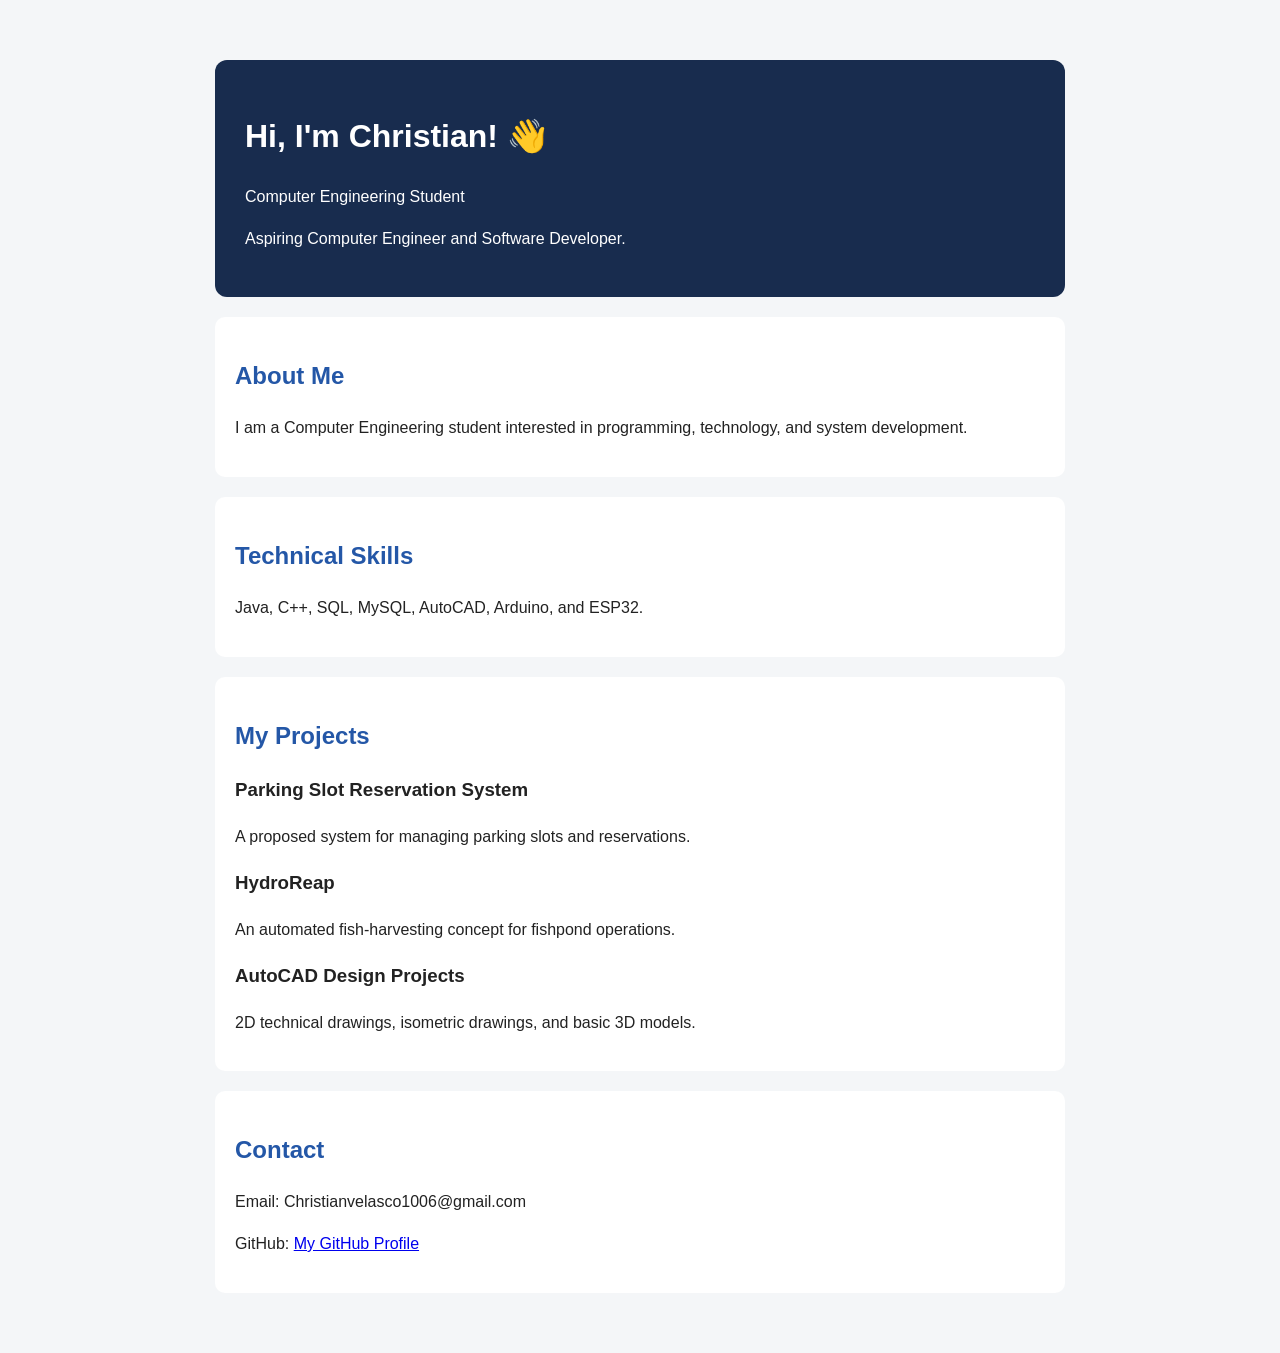
==== index.html @ 3cdbf67a "Create index.html" ====
<!DOCTYPE html>
<html lang="en">
<head>
  <meta charset="UTF-8">
  <meta name="viewport" content="width=device-width, initial-scale=1.0">
  <title>My Portfolio</title>
  <style>
    body {
      font-family: Arial, sans-serif;
      background: #f4f6f8;
      color: #222;
      max-width: 850px;
      margin: 40px auto;
      padding: 20px;
      line-height: 1.6;
    }
    header {
      background: #182c4e;
      color: white;
      padding: 30px;
      border-radius: 12px;
    }
    section {
      background: white;
      margin-top: 20px;
      padding: 20px;
      border-radius: 10px;
    }
    h2 { color: #2457a7; }
  </style>
</head>
<body>
  <header>
    <h1>Hi, I'm Christian! 👋</h1>
    <p>Computer Engineering Student</p>
    <p>Aspiring Computer Engineer and Software Developer.</p>
  </header>

  <section>
    <h2>About Me</h2>
    <p>I am a Computer Engineering student interested in
    programming, technology, and system development.</p>
  </section>

  <section>
    <h2>Technical Skills</h2>
    <p>Java, C++, SQL, MySQL, AutoCAD, Arduino, and ESP32.</p>
  </section>

  <section>
    <h2>My Projects</h2>
   

  

    <h3>Parking Slot Reservation System</h3>
    <p>A proposed system for managing parking slots and reservations.</p>

    <h3>HydroReap</h3>
    <p>An automated fish-harvesting concept for fishpond operations.</p>

    <h3>AutoCAD Design Projects</h3>
    <p>2D technical drawings, isometric drawings, and basic 3D models.</p>
  </section>

  <section>
    <h2>Contact</h2>
    <p>Email: Christianvelasco1006@gmail.com</p>
    <p>GitHub: <a href="https://github.com/">My GitHub Profile</a></p>
  </section>
</body>
</html>
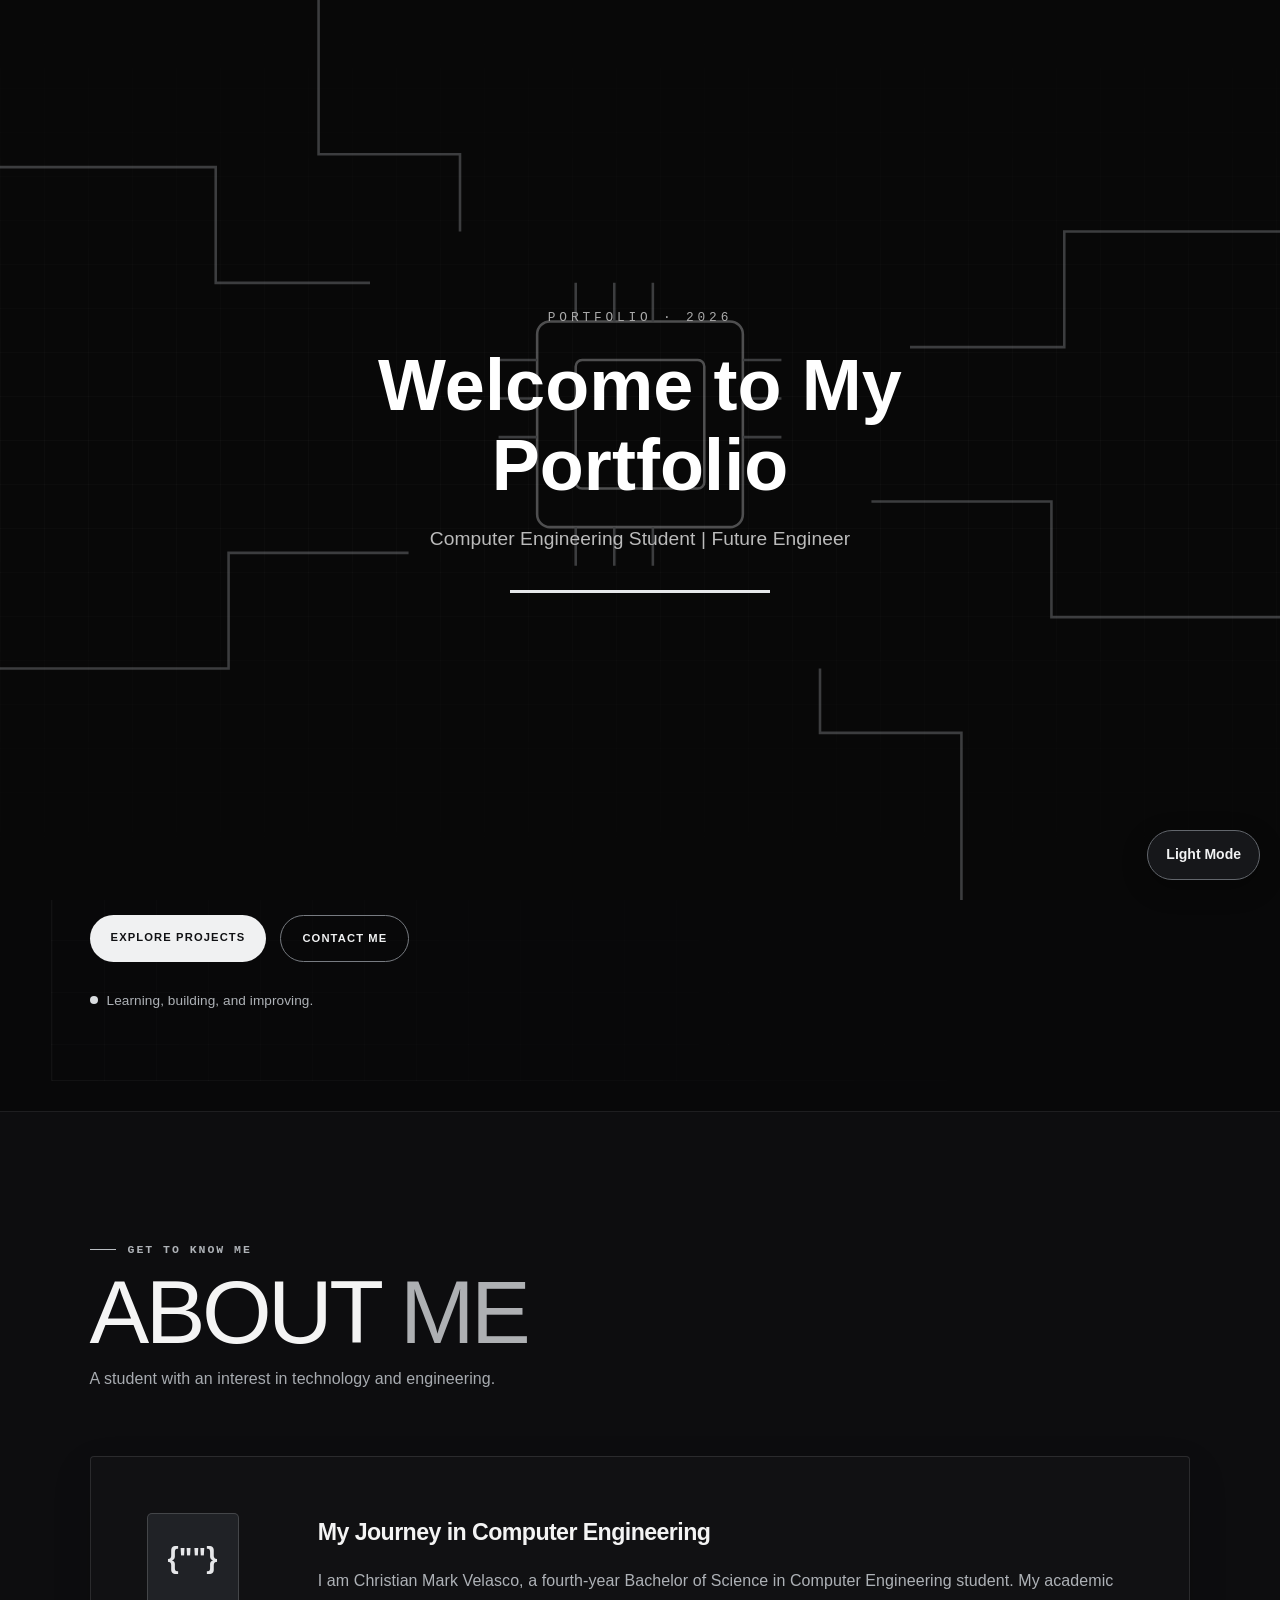
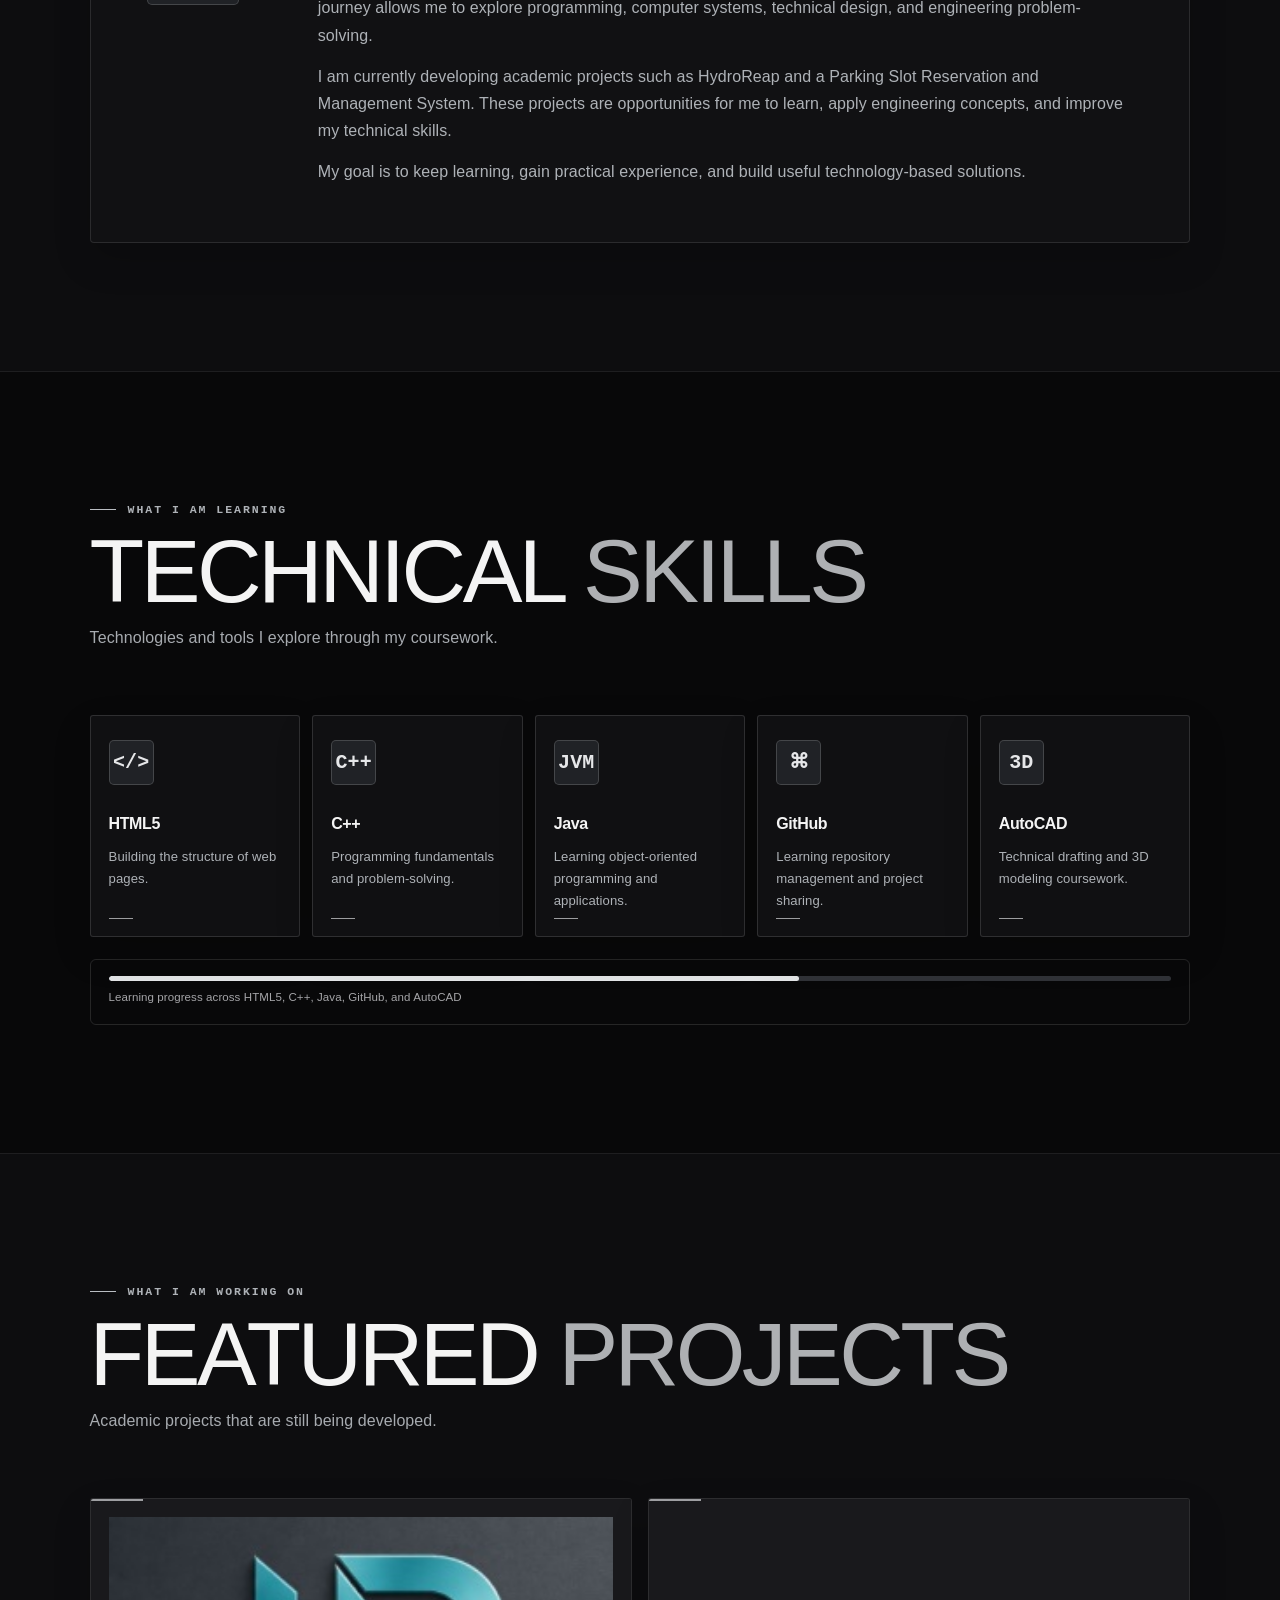
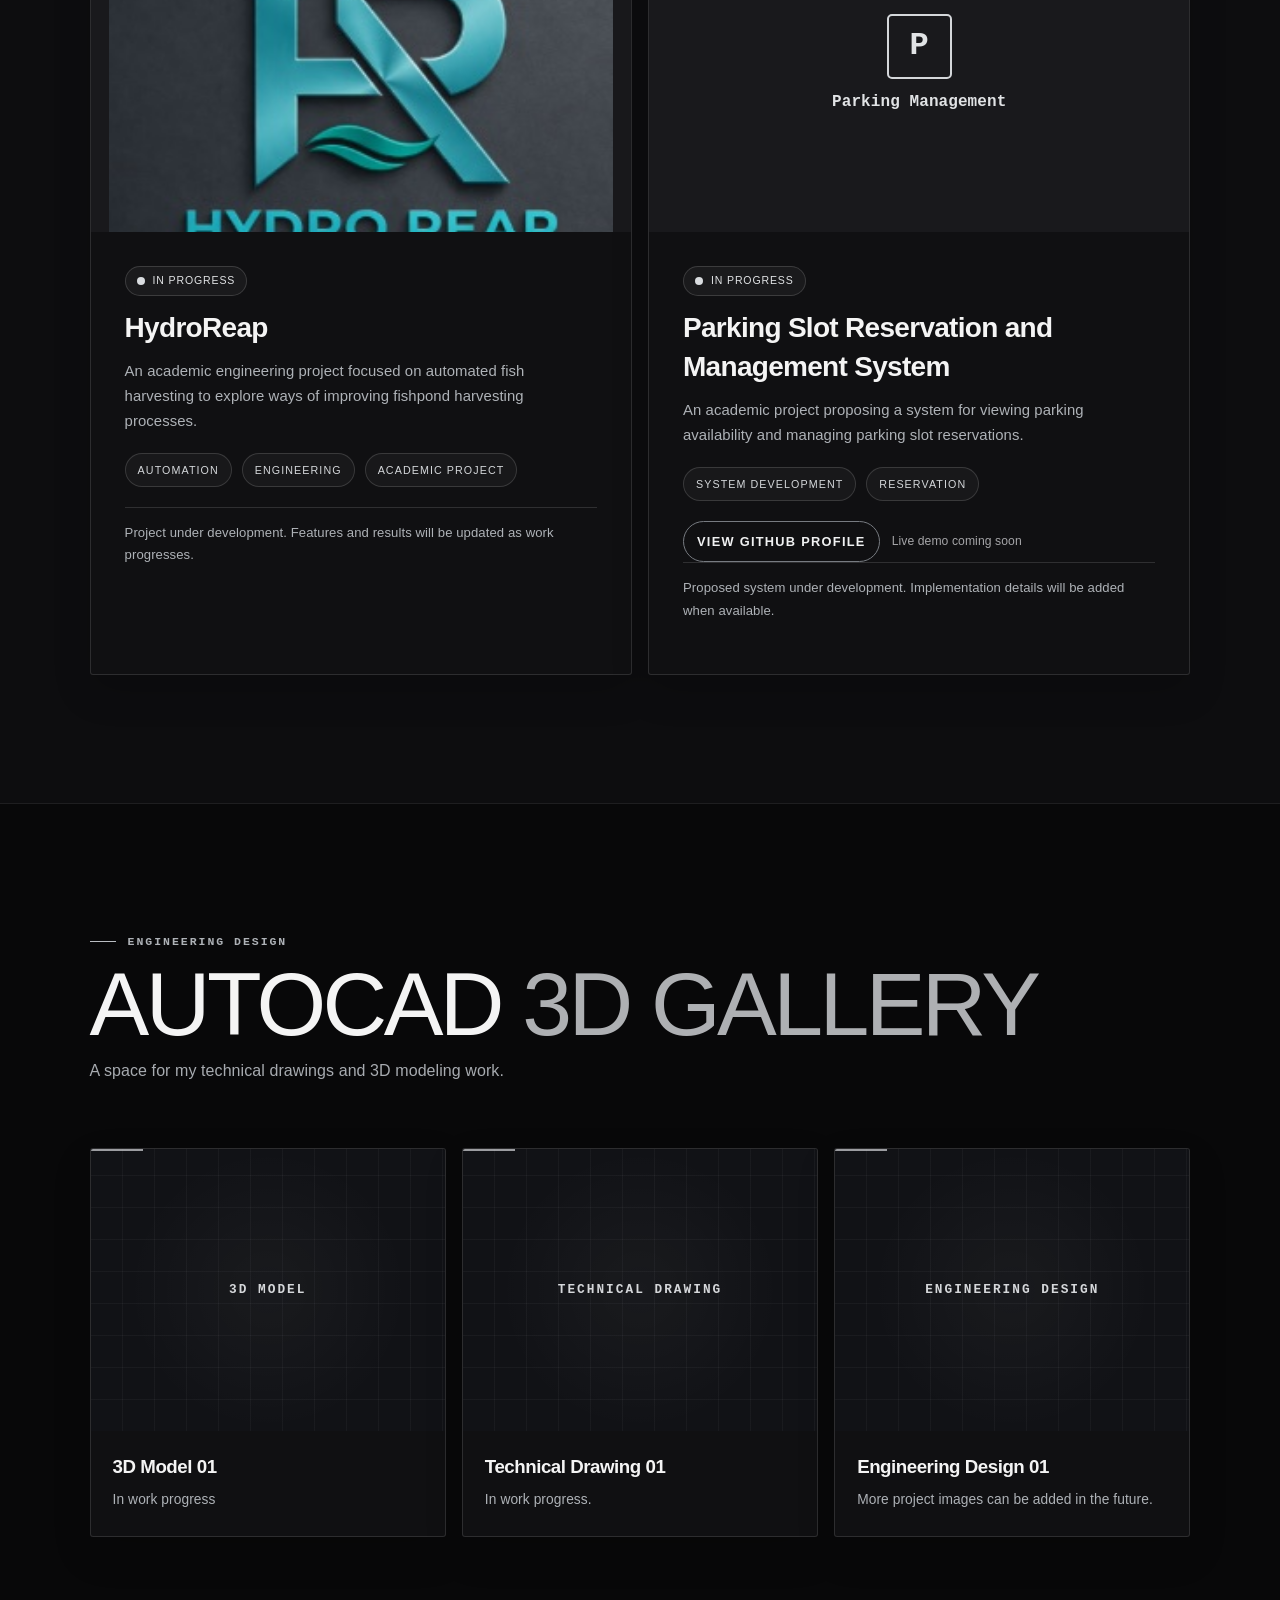
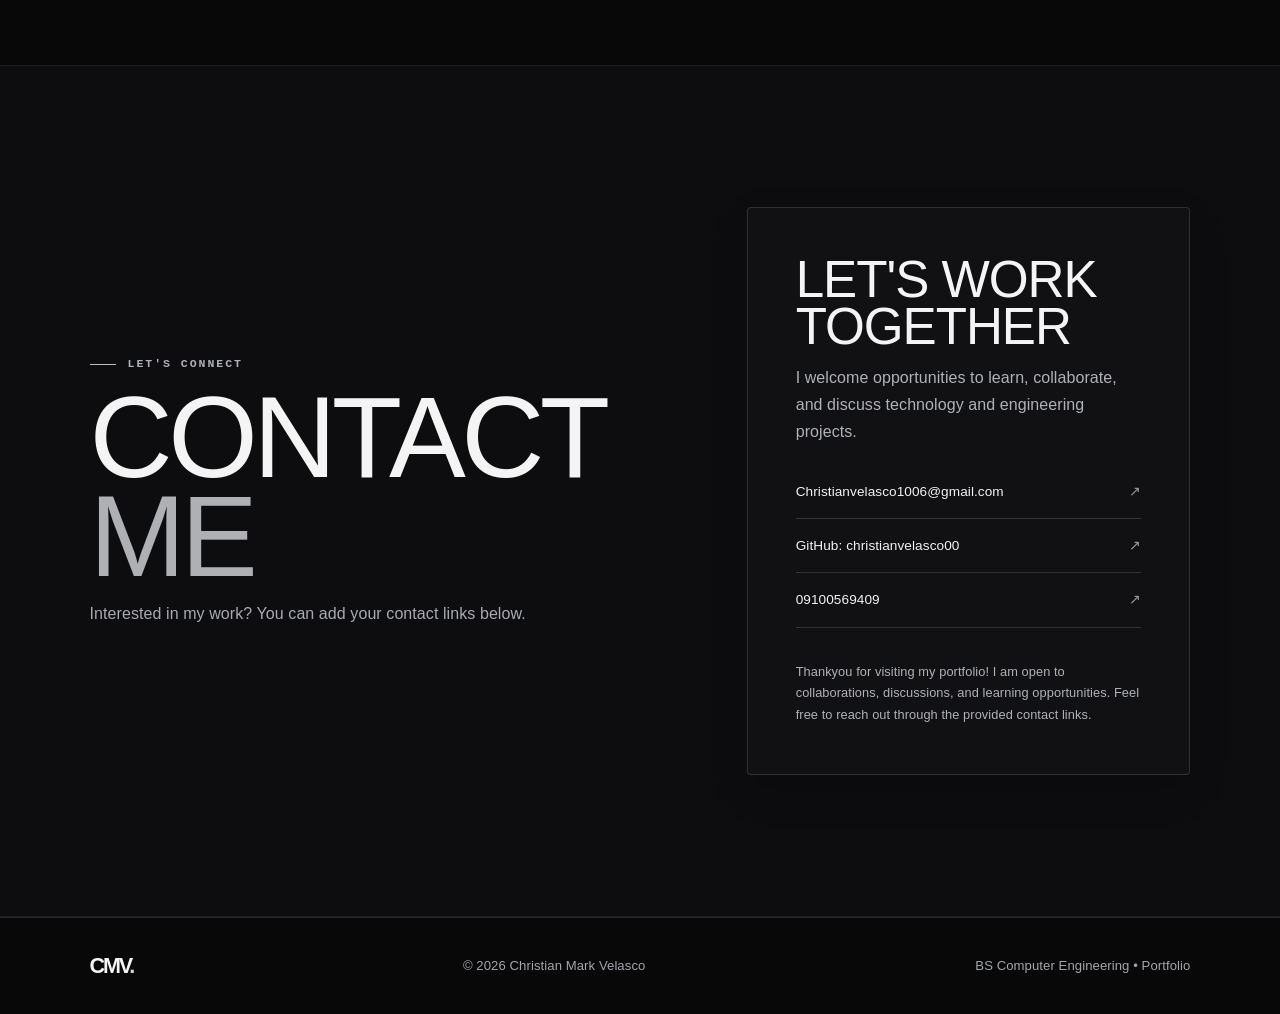
==== commit ee50c192: "Add files via upload" ====
--- a/index.html
+++ b/index.html
@@ -1,73 +1,411 @@
-
-<!DOCTYPE html>
-<html lang="en">
-<head>
-  <meta charset="UTF-8">
-  <meta name="viewport" content="width=device-width, initial-scale=1.0">
-  <title>My Portfolio</title>
-  <style>
-    body {
-      font-family: Arial, sans-serif;
-      background: #f4f6f8;
-      color: #222;
-      max-width: 850px;
-      margin: 40px auto;
-      padding: 20px;
-      line-height: 1.6;
-    }
-    header {
-      background: #182c4e;
-      color: white;
-      padding: 30px;
-      border-radius: 12px;
-    }
-    section {
-      background: white;
-      margin-top: 20px;
-      padding: 20px;
-      border-radius: 10px;
-    }
-    h2 { color: #2457a7; }
-  </style>
-</head>
-<body>
-  <header>
-    <h1>Hi, I'm Christian! 👋</h1>
-    <p>Computer Engineering Student</p>
-    <p>Aspiring Computer Engineer and Software Developer.</p>
-  </header>
-
-  <section>
-    <h2>About Me</h2>
-    <p>I am a Computer Engineering student interested in
-    programming, technology, and system development.</p>
-  </section>
-
-  <section>
-    <h2>Technical Skills</h2>
-    <p>Java, C++, SQL, MySQL, AutoCAD, Arduino, and ESP32.</p>
-  </section>
-
-  <section>
-    <h2>My Projects</h2>
-   
-
-  
-
-    <h3>Parking Slot Reservation System</h3>
-    <p>A proposed system for managing parking slots and reservations.</p>
-
-    <h3>HydroReap</h3>
-    <p>An automated fish-harvesting concept for fishpond operations.</p>
-
-    <h3>AutoCAD Design Projects</h3>
-    <p>2D technical drawings, isometric drawings, and basic 3D models.</p>
-  </section>
-
-  <section>
-    <h2>Contact</h2>
-    <p>Email: Christianvelasco1006@gmail.com</p>
-    <p>GitHub: <a href="https://github.com/">My GitHub Profile</a></p>
-  </section>
-</body>
-</html>
+
+<!DOCTYPE html>
+<html lang="en">
+<head>
+    <meta charset="UTF-8">
+    <meta name="viewport" content="width=device-width, initial-scale=1.0">
+
+    <meta name="description" content="Christian Mark Velasco - BS Computer Engineering Student Portfolio">
+    <title>Christian Mark Velasco | Portfolio</title>
+
+    <link rel="stylesheet" href="style.css">
+    <script src="script.js" defer></script>
+</head>
+<body>
+<button
+  id="back-to-top"
+  class="back-to-top"
+  type="button"
+  aria-label="Back to top"
+  title="Back to top"
+>
+  ↑
+</button>
+    <div class="scroll-progress-track" aria-hidden="true">
+  <div id="scroll-progress"></div>
+</div>
+    
+<!-- Welcome / Loading Screen -->
+<div id="welcome-screen" class="welcome-screen" aria-label="Welcome to my portfolio">
+  <div class="welcome-grid"></div>
+
+  <svg class="welcome-circuit" viewBox="0 0 1000 700"
+       preserveAspectRatio="xMidYMid slice" aria-hidden="true">
+    <path d="M0 130 H170 V220 H290 M1000 180 H830 V270 H710"/>
+    <path d="M0 520 H180 V430 H320 M1000 480 H820 V390 H680"/>
+    <path d="M250 0 V120 H360 V180 M750 700 V570 H640 V520"/>
+    <rect x="420" y="250" width="160" height="160" rx="10"/>
+    <rect x="450" y="280" width="100" height="100" rx="5"/>
+    <path d="M390 280 H420 M390 310 H420 M390 340 H420
+             M580 280 H610 M580 310 H610 M580 340 H610
+             M450 220 V250 M480 220 V250 M510 220 V250
+             M450 410 V440 M480 410 V440 M510 410 V440"/>
+  </svg>
+
+  <div class="welcome-content">
+    <p class="welcome-kicker">PORTFOLIO · 2026</p>
+    <h1>Welcome to My Portfolio</h1>
+    <p class="welcome-subtitle">
+      Computer Engineering Student | Future Engineer
+    </p>
+    <div class="welcome-loader"><span></span></div>
+  </div>
+</div>
+
+
+    <header class="header">
+        <a href="#home" class="logo">CMV<span>.</span></a>
+
+        <button class="menu-toggle" id="menu-toggle"
+                aria-label="Open navigation menu"
+                aria-expanded="false">
+            ☰
+        </button>
+
+        <nav class="navbar" id="navbar">
+            <a href="#home" class="nav-link active">Home</a>
+            <a href="#about" class="nav-link">About</a>
+            <a href="#skills" class="nav-link">Skills</a>
+            <a href="#projects" class="nav-link">Projects</a>
+            <a href="#autocad" class="nav-link">AutoCAD 3D</a>
+            <a href="#contact" class="nav-link">Contact</a>
+        </nav>
+
+    </header>
+
+    <main>
+        <!-- HOME -->
+        <section class="hero section" id="home">
+            <div class="hero-content">
+                <p class="eyebrow">WELCOME TO MY PORTFOLIO</p>
+
+                <h1>Hi, I'm <span>Christian Mark Velasco</span></h1>
+
+                <h2>
+  <span id="typing-text">Computer Engineering Student</span>
+  <span class="typing-cursor" aria-hidden="true">|</span>
+</h2>
+
+                <p class="hero-description">
+                    A fourth-year BS Computer Engineering student interested
+                    in programming, engineering design, and technology-based
+                    solutions. I am continuously learning and developing
+                    projects through my academic journey.
+                </p>
+
+                <div class="hero-tags">
+                    <span>BSCoE</span>
+                    <span>4th Year</span>
+                    <span>Future Engineer</span>
+                </div>
+
+                <div class="hero-buttons">
+                    <a href="#projects" class="btn btn-primary">Explore Projects</a>
+                    <a href="#contact" class="btn btn-outline">Contact Me</a>
+                </div>
+
+                <p class="availability">
+                    <span class="status-dot"></span>
+                    Learning, building, and improving.
+                </p>
+            </div>
+
+            <div class="hero-image-wrapper">
+                <div class="image-glow"></div>
+
+
+                <img
+                    src="Picture hydro and me/christian-profile.jfif.jfif"
+                    alt="Christian Mark Velasco"
+                    class="profile-image"
+                >
+
+                <div class="image-caption">
+                    <span class="caption-icon">⌘</span>
+                    <div>
+                        <strong>Christian Mark Velasco</strong>
+                        <p>Computer Engineering • BSCoE</p>
+                    </div>
+                </div>
+            </div>
+        </section>
+
+        <!-- ABOUT -->
+        <section class="section section-alt" id="about">
+            <div class="section-heading">
+                <p class="eyebrow">GET TO KNOW ME</p>
+                <h2>About <span>Me</span></h2>
+                <p>A student with an interest in technology and engineering.</p>
+            </div>
+
+            <div class="about-card">
+                <div class="about-symbol">{"</>"}</div>
+
+                <div>
+                    <h3>My Journey in Computer Engineering</h3>
+
+                    <p>
+                        I am Christian Mark Velasco, a fourth-year Bachelor
+                        of Science in Computer Engineering student. My
+                        academic journey allows me to explore programming,
+                        computer systems, technical design, and engineering
+                        problem-solving.
+                    </p>
+
+                    <p>
+                        I am currently developing academic projects such as
+                        HydroReap and a Parking Slot Reservation and
+                        Management System. These projects are opportunities
+                        for me to learn, apply engineering concepts, and
+                        improve my technical skills.
+                    </p>
+
+                    <p>
+                        My goal is to keep learning, gain practical experience,
+                        and build useful technology-based solutions.
+                    </p>
+                </div>
+            </div>
+        </section>
+
+        <!-- SKILLS -->
+        <section class="section" id="skills">
+            <div class="section-heading">
+                <p class="eyebrow">WHAT I AM LEARNING</p>
+                <h2>Technical <span>Skills</span></h2>
+                <p>Technologies and tools I explore through my coursework.</p>
+            </div>
+
+            <div class="skills-grid">
+                <article class="skill-card">
+                    <div class="skill-icon">&lt;/&gt;</div>
+                    <h3>HTML5</h3>
+                    <p>Building the structure of web pages.</p>
+                </article>
+
+                <article class="skill-card">
+                    <div class="skill-icon">C++</div>
+                    <h3>C++</h3>
+                    <p>Programming fundamentals and problem-solving.</p>
+                </article>
+
+                <article class="skill-card">
+                    <div class="skill-icon">JVM</div>
+                    <h3>Java</h3>
+                    <p>Learning object-oriented programming and applications.</p>
+                </article>
+
+                <article class="skill-card">
+                    <div class="skill-icon">⌘</div>
+                    <h3>GitHub</h3>
+                    <p>Learning repository management and project sharing.</p>
+                </article>
+
+                <article class="skill-card">
+                    <div class="skill-icon">3D</div>
+                    <h3>AutoCAD</h3>
+                    <p>Technical drafting and 3D modeling coursework.</p>
+                </article>
+            </div>
+            <div class="skill-meter">
+                <div class="skill-meter-track">
+                    <span style="--skill-level: 65%"></span>
+                </div>
+                <small>Learning progress across HTML5, C++, Java, GitHub, and AutoCAD</small>
+            </div>
+        </section>
+
+        <!-- PROJECTS -->
+        <section class="section section-alt" id="projects">
+            <div class="section-heading">
+                <p class="eyebrow">WHAT I AM WORKING ON</p>
+                <h2>Featured <span>Projects</span></h2>
+                <p>Academic projects that are still being developed.</p>
+            </div>
+
+            <div class="projects-grid">
+
+                <article class="project-card">
+                    <div class="project-image project-image-dark">
+                        <img
+                            src="Picture hydro and me/hydroreap-logo.jfif.jfif"
+                            alt="HydroReap project logo"
+                            class="project-logo"
+                        >
+                    
+                    </div>
+
+                    <div class="project-content">
+                        <span class="project-status">
+                            <span class="status-dot"></span>
+                            In Progress
+                        </span>
+
+                        <h3>HydroReap</h3>
+
+                        <p>
+                            An academic engineering project focused on
+                            automated fish harvesting to explore ways of
+                            improving fishpond harvesting processes.
+                        </p>
+
+                        <div class="project-tags">
+                            <span>Automation</span>
+                            <span>Engineering</span>
+                            <span>Academic Project</span>
+                        </div>
+
+                        <p class="project-note">
+                            Project under development. Features and results
+                            will be updated as work progresses.
+                        </p>
+                    </div>
+                </article>
+
+                <article class="project-card">
+                    <div class="project-image parking-placeholder">
+                        <div class="placeholder-content">
+                            <span class="placeholder-icon">P</span>
+                            <span>Parking Management</span>
+                        </div>
+                    </div>
+
+                    <div class="project-content">
+                        <span class="project-status">
+                            <span class="status-dot"></span>
+                            In Progress
+                        </span>
+
+                        <h3>Parking Slot Reservation and Management System</h3>
+
+                        <p>
+                            An academic project proposing a system for
+                            viewing parking availability and managing
+                            parking slot reservations.
+                        </p>
+
+                        <div class="project-tags">
+                            <span>System Development</span>
+                            <span>Reservation</span>
+                        </div>
+
+                        <div class="project-actions">
+                            <a
+                                class="btn btn-outline"
+                                href="https://github.com/christianvelasco00"
+                                target="_blank"
+                                rel="noopener noreferrer"
+                            >View GitHub Profile</a>
+                            <span class="demo-pending">Live demo coming soon</span>
+                        </div>
+
+                        <p class="project-note">
+                            Proposed system under development. Implementation
+                            details will be added when available.
+                        </p>
+                    </div>
+                </article>
+
+            </div>
+        </section>
+
+        <!-- AUTOCAD GALLERY -->
+        <section class="section" id="autocad">
+            <div class="section-heading">
+                <p class="eyebrow">ENGINEERING DESIGN</p>
+                <h2>AutoCAD <span>3D Gallery</span></h2>
+                <p>A space for my technical drawings and 3D modeling work.</p>
+            </div>
+
+            <div class="gallery-grid">
+                <article class="gallery-card">
+                    <div class="gallery-placeholder">
+                        <span>3D MODEL</span>
+                    </div>
+                    <div class="gallery-info">
+                        <h3>3D Model 01</h3>
+                        <p>In work progress</p>
+                    </div>
+                </article>
+
+                <article class="gallery-card">
+                    <div class="gallery-placeholder">
+                        <span>TECHNICAL DRAWING</span>
+                    </div>
+                    <div class="gallery-info">
+                        <h3>Technical Drawing 01</h3>
+                        <p>In work progress.</p>
+                    </div>
+                </article>
+
+                <article class="gallery-card">
+                    <div class="gallery-placeholder">
+                        <span>ENGINEERING DESIGN</span>
+                    </div>
+                    <div class="gallery-info">
+                        <h3>Engineering Design 01</h3>
+                        <p>More project images can be added in the future.</p>
+                    </div>
+                </article>
+            </div>
+        </section>
+
+        <!-- CONTACT -->
+        <section class="section section-alt" id="contact">
+            <div class="section-heading">
+                <p class="eyebrow">LET'S CONNECT</p>
+                <h2>Contact <span>Me</span></h2>
+                <p>Interested in my work? You can add your contact links below.</p>
+            </div>
+
+            <div class="contact-card">
+                <div class="contact-symbol">@</div>
+                <h3>Let's Work Together</h3>
+                <p>
+                    I welcome opportunities to learn, collaborate, and
+                    discuss technology and engineering projects.
+                </p>
+
+                <!-- Replace these placeholders with your actual details. -->
+                <a class="contact-link" href="mailto:Christianvelasco1006@gmail.com">
+                    Christianvelasco1006@gmail.com
+                </a>
+
+                <a
+                    class="contact-link"
+                    href="https://github.com/christianvelasco00/christianvelasco.github.io"
+                    target="_blank"
+                    rel="noopener noreferrer"
+                >
+                    GitHub: christianvelasco00
+                </a>
+
+                <a class="contact-link" href="tel:+639100569409">
+                    09100569409
+                </a>
+
+                <p class="contact-note">
+                   Thankyou for visiting my portfolio! I am open to collaborations, discussions, and learning opportunities. Feel free to reach out through the provided contact links. 
+                </p>
+            </div>
+        </section>
+    </main>
+
+    <footer class="footer">
+        <a href="#home" class="logo">CMV<span>.</span></a>
+        <p>© <span id="year">2026</span> Christian Mark Velasco</p>
+        <p>BS Computer Engineering • Portfolio</p>
+    </footer>
+
+    <button
+      id="theme-toggle"
+      class="theme-toggle floating-theme-toggle"
+      type="button"
+      aria-label="Switch to light mode"
+      aria-pressed="false"
+    >
+      Light Mode
+    </button>
+
+</body>
+</html>
--- a/style.css
+++ b/style.css
@@ -0,0 +1,2186 @@
+
+/* =========================
+   CHRISTIAN'S PORTFOLIO
+   Theme: Charcoal + Turquoise
+   ========================= */
+
+:root {
+    --bg: #0b1013;
+    --bg-alt: #10191d;
+    --card: #151f23;
+    --text: #eef7f7;
+    --muted: #9badaf;
+    --accent: #e5e7e9;
+    --accent-dark: #c3c6ca;
+    --border: rgba(255, 255, 255, 0.18);
+    --radius: 18px;
+    --max-width: 1120px;
+}
+
+* {
+    margin: 0;
+    padding: 0;
+    box-sizing: border-box;
+}
+
+html {
+    scroll-behavior: smooth;
+    scroll-padding-top: 90px;
+}
+
+body {
+    background: var(--bg);
+    color: var(--text);
+    font-family: "Segoe UI", Arial, sans-serif;
+    line-height: 1.7;
+}
+
+a {
+    color: inherit;
+    text-decoration: none;
+}
+
+img {
+    max-width: 100%;
+}
+
+button {
+    font: inherit;
+}
+
+::selection {
+    background: var(--accent);
+    color: #071011;
+}
+
+/* HEADER */
+
+.header {
+    position: sticky;
+    top: 0;
+    z-index: 100;
+    display: flex;
+    justify-content: space-between;
+    align-items: center;
+    gap: 24px;
+    padding: 18px max(6%, calc((100% - var(--max-width)) / 2));
+    background: rgba(11, 16, 19, 0.94);
+    border-bottom: 1px solid var(--border);
+    backdrop-filter: blur(14px);
+}
+
+.logo {
+    font-size: 1.7rem;
+    font-weight: 800;
+    letter-spacing: -1px;
+}
+
+.logo span,
+h1 span,
+.section-heading h2 span {
+    color: var(--accent);
+}
+
+.navbar {
+    display: flex;
+    align-items: center;
+    gap: 25px;
+}
+
+.nav-link {
+    color: var(--muted);
+    font-size: 0.9rem;
+    transition: color 0.25s ease;
+}
+
+.nav-link:hover,
+.nav-link.active {
+    color: var(--accent);
+}
+
+.menu-toggle {
+    display: none;
+    color: var(--accent);
+    background: transparent;
+    border: 1px solid var(--border);
+    border-radius: 8px;
+    padding: 5px 11px;
+    cursor: pointer;
+    font-size: 1.4rem;
+}
+
+/* GENERAL SECTIONS */
+
+.section {
+    padding: 100px 6%;
+    max-width: 1440px;
+    margin: 0 auto;
+}
+
+.section-alt {
+    background: var(--bg-alt);
+    max-width: none;
+}
+
+.section-alt > * {
+    max-width: var(--max-width);
+    margin-left: auto;
+    margin-right: auto;
+}
+
+.eyebrow {
+    color: var(--accent);
+    font-size: 0.76rem;
+    font-weight: 800;
+    letter-spacing: 3px;
+    margin-bottom: 14px;
+}
+
+.section-heading {
+    text-align: center;
+    margin-bottom: 48px;
+}
+
+.section-heading h2 {
+    font-size: clamp(2rem, 5vw, 3rem);
+    line-height: 1.2;
+    margin-bottom: 12px;
+}
+
+.section-heading > p:last-child {
+    color: var(--muted);
+}
+
+/* HERO */
+
+.hero {
+    min-height: 650px;
+    display: grid;
+    grid-template-columns: 1.2fr 0.8fr;
+    align-items: center;
+    gap: 65px;
+}
+
+.hero h1 {
+    font-size: clamp(2.5rem, 5vw, 4.2rem);
+    line-height: 1.12;
+    letter-spacing: -2px;
+    overflow-wrap: anywhere;
+    margin-bottom: 20px;
+}
+
+.hero h2 {
+    font-size: 1.3rem;
+    color: #c4d5d6;
+    font-weight: 500;
+    margin-bottom: 18px;
+}
+
+.hero-description {
+    max-width: 620px;
+    color: var(--muted);
+    margin-bottom: 25px;
+}
+
+.hero-tags,
+.project-tags {
+    display: flex;
+    flex-wrap: wrap;
+    gap: 10px;
+}
+
+.hero-tags span,
+.project-tags span {
+    font-size: 0.78rem;
+    color: var(--accent);
+    background: rgba(255, 255, 255, 0.08);
+    border: 1px solid var(--border);
+    border-radius: 30px;
+    padding: 6px 12px;
+}
+
+.hero-buttons {
+    display: flex;
+    flex-wrap: wrap;
+    gap: 14px;
+    margin-top: 30px;
+}
+
+.btn {
+    display: inline-block;
+    padding: 12px 21px;
+    border-radius: 9px;
+    font-weight: 700;
+    font-size: 0.9rem;
+    transition: transform 0.25s ease, background 0.25s ease;
+}
+
+.btn:hover {
+    transform: translateY(-3px);
+}
+
+.btn-primary {
+    color: #061213;
+    background: var(--accent);
+}
+
+.btn-primary:hover {
+    background: #d0d2d4;
+}
+
+.btn-outline {
+    border: 1px solid var(--accent);
+    color: var(--accent);
+}
+
+.btn-outline:hover {
+    background: rgba(255, 255, 255, 0.1);
+}
+
+.availability {
+    display: flex;
+    align-items: center;
+    gap: 9px;
+    margin-top: 27px;
+    font-size: 0.85rem;
+    color: var(--muted);
+}
+
+.status-dot {
+    display: inline-block;
+    width: 8px;
+    height: 8px;
+    flex-shrink: 0;
+    border-radius: 50%;
+    background: var(--accent);
+}
+
+/* PROFILE IMAGE */
+
+.hero-image-wrapper {
+    position: relative;
+    width: 100%;
+    max-width: 360px;
+    justify-self: center;
+}
+
+.image-glow {
+    position: absolute;
+    inset: 10% -8%;
+    background: rgba(255, 255, 255, 0.13);
+    filter: blur(45px);
+    border-radius: 50%;
+}
+
+.profile-image {
+    position: relative;
+    display: block;
+    width: 100%;
+    aspect-ratio: 4 / 5;
+    object-fit: cover;
+    object-position: center 35%;
+    border: 2px solid var(--accent);
+    border-radius: 28px;
+    box-shadow: 0 15px 55px rgba(0, 0, 0, 0.4);
+}
+
+.image-caption {
+    position: relative;
+    display: flex;
+    align-items: center;
+    gap: 13px;
+    margin: -38px 16px 0;
+    padding: 15px;
+    background: rgba(21, 31, 35, 0.96);
+    border: 1px solid var(--border);
+    border-radius: 14px;
+    box-shadow: 0 10px 30px rgba(0, 0, 0, 0.25);
+}
+
+.caption-icon {
+    color: var(--accent);
+    font-size: 1.8rem;
+}
+
+.image-caption strong {
+    font-size: 0.9rem;
+}
+
+.image-caption p {
+    color: var(--muted);
+    font-size: 0.75rem;
+}
+
+/* ABOUT */
+
+.about-card {
+    display: grid;
+    grid-template-columns: 100px 1fr;
+    gap: 30px;
+    align-items: start;
+    padding: 36px;
+    background: var(--card);
+    border: 1px solid var(--border);
+    border-radius: var(--radius);
+}
+
+.about-symbol {
+    display: grid;
+    place-items: center;
+    width: 85px;
+    height: 85px;
+    color: var(--accent);
+    font-size: 1.8rem;
+    font-weight: 800;
+    background: rgba(255, 255, 255, 0.08);
+    border-radius: 20px;
+}
+
+.about-card h3 {
+    font-size: 1.45rem;
+    margin-bottom: 15px;
+}
+
+.about-card p {
+    color: var(--muted);
+    margin-bottom: 14px;
+}
+
+.about-card p:last-child {
+    margin-bottom: 0;
+}
+
+/* SKILLS */
+
+.skills-grid {
+    display: grid;
+    grid-template-columns: repeat(5, minmax(0, 1fr));
+    gap: 18px;
+}
+
+.skill-card {
+    padding: 25px 17px;
+    text-align: center;
+    background: var(--card);
+    border: 1px solid var(--border);
+    border-radius: var(--radius);
+    transition: transform 0.25s ease, border-color 0.25s ease;
+}
+
+.skill-card:hover {
+    transform: translateY(-6px);
+    border-color: var(--accent);
+}
+
+.skill-icon {
+    display: grid;
+    place-items: center;
+    width: 58px;
+    height: 58px;
+    margin: 0 auto 18px;
+    color: var(--accent);
+    font-size: 1.25rem;
+    font-weight: 800;
+    background: rgba(255, 255, 255, 0.08);
+    border: 1px solid var(--border);
+    border-radius: 15px;
+}
+
+.skill-card h3 {
+    font-size: 1rem;
+    margin-bottom: 8px;
+}
+
+.skill-card p {
+    color: var(--muted);
+    font-size: 0.82rem;
+}
+
+/* PROJECTS */
+
+.projects-grid {
+    display: grid;
+    grid-template-columns: repeat(2, minmax(0, 1fr));
+    gap: 25px;
+}
+
+.project-card {
+    overflow: hidden;
+    background: var(--card);
+    border: 1px solid var(--border);
+    border-radius: var(--radius);
+    transition: transform 0.25s ease, border-color 0.25s ease;
+}
+
+.project-card:hover {
+    transform: translateY(-5px);
+    border-color: var(--accent);
+}
+
+.project-image {
+    height: 230px;
+    display: grid;
+    place-items: center;
+    overflow: hidden;
+    background: #172125;
+}
+
+.project-image-dark {
+    background: #20262b;
+}
+
+.project-logo {
+    display: block;
+    width: 100%;
+    height: 100%;
+    object-fit: contain;
+}
+
+.project-content {
+    padding: 25px;
+}
+
+.project-status {
+    display: inline-flex;
+    align-items: center;
+    gap: 8px;
+    margin-bottom: 12px;
+    padding: 5px 11px;
+    color: var(--accent);
+    background: rgba(255, 255, 255, 0.08);
+    border: 1px solid var(--border);
+    border-radius: 20px;
+    font-size: 0.76rem;
+}
+
+.project-content h3 {
+    font-size: 1.35rem;
+    line-height: 1.4;
+    margin-bottom: 12px;
+}
+
+.project-content > p {
+    color: var(--muted);
+    margin-bottom: 18px;
+    font-size: 0.93rem;
+}
+
+.project-tags {
+    margin-bottom: 20px;
+}
+
+.project-note {
+    padding-top: 14px;
+    border-top: 1px solid var(--border);
+    font-size: 0.82rem !important;
+}
+
+.parking-placeholder {
+    background:
+        linear-gradient(rgba(12, 25, 29, 0.7), rgba(12, 25, 29, 0.9)),
+        repeating-linear-gradient(
+            90deg,
+            #25373b 0,
+            #25373b 2px,
+            transparent 2px,
+            transparent 65px
+        );
+}
+
+.placeholder-content {
+    display: grid;
+    justify-items: center;
+    gap: 10px;
+    color: var(--accent);
+    font-weight: 700;
+}
+
+.placeholder-icon {
+    display: grid;
+    place-items: center;
+    width: 65px;
+    height: 65px;
+    border: 2px solid var(--accent);
+    border-radius: 14px;
+    font-size: 2rem;
+}
+
+/* AUTOCAD GALLERY */
+
+.gallery-grid {
+    display: grid;
+    grid-template-columns: repeat(3, minmax(0, 1fr));
+    gap: 22px;
+}
+
+.gallery-card {
+    overflow: hidden;
+    background: var(--card);
+    border: 1px solid var(--border);
+    border-radius: var(--radius);
+    transition: transform 0.25s ease, border-color 0.25s ease;
+}
+
+.gallery-card:hover {
+    transform: translateY(-5px);
+    border-color: var(--accent);
+}
+
+.gallery-placeholder {
+    display: grid;
+    place-items: center;
+    min-height: 220px;
+    padding: 20px;
+    color: var(--accent);
+    text-align: center;
+    letter-spacing: 2px;
+    font-weight: 800;
+    background:
+        linear-gradient(rgba(255, 255, 255, 0.04), rgba(255, 255, 255, 0.01)),
+        repeating-linear-gradient(
+            0deg,
+            transparent,
+            transparent 39px,
+            rgba(255, 255, 255, 0.08) 40px
+        ),
+        repeating-linear-gradient(
+            90deg,
+            transparent,
+            transparent 39px,
+            rgba(255, 255, 255, 0.08) 40px
+        );
+}
+
+.gallery-info {
+    padding: 20px;
+}
+
+.gallery-info h3 {
+    margin-bottom: 6px;
+}
+
+.gallery-info p {
+    color: var(--muted);
+    font-size: 0.86rem;
+}
+
+/* CONTACT */
+
+.contact-card {
+    max-width: 650px;
+    margin: 0 auto;
+    padding: 40px;
+    text-align: center;
+    background: var(--card);
+    border: 1px solid var(--border);
+    border-radius: var(--radius);
+}
+
+.contact-symbol {
+    display: grid;
+    place-items: center;
+    width: 65px;
+    height: 65px;
+    margin: 0 auto 20px;
+    border: 1px solid var(--border);
+    border-radius: 50%;
+    color: var(--accent);
+    background: rgba(255, 255, 255, 0.08);
+    font-size: 1.8rem;
+    font-weight: 800;
+}
+
+.contact-card h3 {
+    font-size: 1.5rem;
+    margin-bottom: 10px;
+}
+
+.contact-card > p {
+    color: var(--muted);
+    margin-bottom: 20px;
+}
+
+.contact-link {
+    display: block;
+    width: fit-content;
+    max-width: 100%;
+    margin: 12px auto;
+    overflow-wrap: anywhere;
+    color: var(--accent);
+    transition: color 0.2s ease;
+}
+
+.contact-link:hover {
+    color: #ffffff;
+    text-decoration: underline;
+}
+
+.contact-card .contact-note {
+    margin-top: 25px;
+    margin-bottom: 0;
+    font-size: 0.8rem;
+}
+
+/* FOOTER */
+
+.footer {
+    display: flex;
+    flex-wrap: wrap;
+    align-items: center;
+    justify-content: space-between;
+    gap: 15px;
+    padding: 30px 6%;
+    background: #080c0e;
+    border-top: 1px solid var(--border);
+}
+
+.footer p {
+    color: var(--muted);
+    font-size: 0.82rem;
+}
+
+/* RESPONSIVE DESIGN */
+
+@media (max-width: 1000px) {
+    .navbar {
+        gap: 14px;
+    }
+
+    .nav-link {
+        font-size: 0.82rem;
+    }
+
+    .hero {
+        gap: 35px;
+    }
+
+    .skills-grid {
+        grid-template-columns: repeat(3, minmax(0, 1fr));
+    }
+}
+
+@media (max-width: 760px) {
+    .header {
+        padding: 15px 6%;
+    }
+
+    .menu-toggle {
+        display: block;
+    }
+
+    .navbar {
+        display: none;
+        position: absolute;
+        top: 100%;
+        left: 0;
+        right: 0;
+        padding: 15px 6% 22px;
+        flex-direction: column;
+        align-items: stretch;
+        gap: 0;
+        background: var(--bg);
+        border-bottom: 1px solid var(--border);
+    }
+
+    .navbar.open {
+        display: flex;
+    }
+
+    .nav-link {
+        display: block;
+        padding: 12px 0;
+        font-size: 0.95rem;
+    }
+
+    .hero {
+        grid-template-columns: 1fr;
+        text-align: center;
+        gap: 45px;
+        padding-top: 75px;
+        padding-bottom: 75px;
+    }
+
+    .hero-description {
+        margin-left: auto;
+        margin-right: auto;
+    }
+
+    .hero-tags,
+    .hero-buttons,
+    .availability {
+        justify-content: center;
+    }
+
+    .hero-image-wrapper {
+        width: min(78%, 320px);
+    }
+
+    .about-card {
+        grid-template-columns: 1fr;
+        padding: 25px;
+    }
+
+    .about-symbol {
+        width: 65px;
+        height: 65px;
+    }
+
+    .projects-grid,
+    .gallery-grid {
+        grid-template-columns: 1fr;
+    }
+
+    .section {
+        padding: 75px 6%;
+    }
+
+    .footer {
+        flex-direction: column;
+        text-align: center;
+    }
+}
+
+@media (max-width: 480px) {
+    .hero h1 {
+        font-size: 2.4rem;
+    }
+
+    .hero h2 {
+        font-size: 1.1rem;
+    }
+
+    .skills-grid {
+        grid-template-columns: repeat(2, minmax(0, 1fr));
+        gap: 12px;
+    }
+
+    .skill-card {
+        padding: 20px 12px;
+    }
+
+    .project-content,
+    .contact-card {
+        padding: 22px;
+    }
+
+    .project-image {
+        height: 190px;
+    }
+
+    .section-heading {
+        margin-bottom: 32px;
+    }
+}
+
+/* Respect reduced-motion preferences */
+
+@media (prefers-reduced-motion: reduce) {
+    *,
+    *::before,
+    *::after {
+        scroll-behavior: auto !important;
+        animation-duration: 0.01ms !important;
+        transition-duration: 0.01ms !important;
+    }
+}
+
+/* =========================
+   EXTRA ANIMATIONS
+========================= */
+
+/* Smooth theme transitions */
+body,
+.header,
+.section,
+.skill-card,
+.project-card,
+.gallery-card,
+.about-card,
+.contact-card,
+.footer {
+    transition:
+        background-color 0.35s ease,
+        color 0.35s ease,
+        border-color 0.35s ease;
+}
+
+/* Hero entrance */
+.hero > div:first-child {
+    animation: slideInLeft 0.9s ease both;
+}
+
+.hero-image-wrapper {
+    animation: slideInRight 1s ease both;
+}
+
+@keyframes slideInLeft {
+    from {
+        opacity: 0;
+        transform: translateX(-45px);
+    }
+    to {
+        opacity: 1;
+        transform: translateX(0);
+    }
+}
+
+@keyframes slideInRight {
+    from {
+        opacity: 0;
+        transform: translateX(45px);
+    }
+    to {
+        opacity: 1;
+        transform: translateX(0);
+    }
+}
+
+/* Floating profile picture */
+.profile-image {
+    animation: floatImage 4s ease-in-out infinite;
+}
+
+@keyframes floatImage {
+    0%, 100% {
+        transform: translateY(0);
+    }
+    50% {
+        transform: translateY(-9px);
+    }
+}
+
+/* Glowing turquoise image border */
+.profile-image {
+    transition: box-shadow 0.35s ease;
+}
+
+.profile-image:hover {
+    box-shadow:
+        0 0 20px rgba(255, 255, 255, 0.3),
+        0 15px 55px rgba(0, 0, 0, 0.3);
+}
+
+/* Animated section headings */
+.section-heading {
+    animation: fadeInUp 0.8s ease both;
+}
+
+@keyframes fadeInUp {
+    from {
+        opacity: 0;
+        transform: translateY(25px);
+    }
+    to {
+        opacity: 1;
+        transform: translateY(0);
+    }
+}
+
+/* Scroll reveal */
+.reveal {
+    opacity: 0;
+    transform: translateY(35px);
+    transition:
+        opacity 0.7s ease,
+        transform 0.7s ease;
+}
+
+.reveal.visible {
+    opacity: 1;
+    transform: translateY(0);
+}
+
+/* Interactive cards */
+.skill-card,
+.project-card,
+.gallery-card {
+    transition:
+        transform 0.3s ease,
+        box-shadow 0.3s ease,
+        border-color 0.3s ease;
+}
+
+.skill-card:hover,
+.project-card:hover,
+.gallery-card:hover {
+    transform: translateY(-8px);
+    box-shadow: 0 12px 30px rgba(255, 255, 255, 0.12);
+}
+
+/* Buttons */
+.btn {
+    transition:
+        transform 0.25s ease,
+        box-shadow 0.25s ease,
+        background-color 0.25s ease;
+}
+
+.btn:hover {
+    transform: translateY(-4px) scale(1.03);
+    box-shadow: 0 7px 22px rgba(255, 255, 255, 0.2);
+}
+
+.btn:active {
+    transform: scale(0.97);
+}
+
+/* Animated status indicator */
+.status-dot {
+    animation: pulseDot 1.8s ease-in-out infinite;
+}
+
+@keyframes pulseDot {
+    0%, 100% {
+        box-shadow: 0 0 0 0 rgba(255, 255, 255, 0.5);
+    }
+    50% {
+        box-shadow: 0 0 0 8px rgba(255, 255, 255, 0);
+    }
+}
+
+/* Respect accessibility settings */
+@media (prefers-reduced-motion: reduce) {
+    *,
+    *::before,
+    *::after {
+        animation: none !important;
+        scroll-behavior: auto !important;
+        transition-duration: 0.01ms !important;
+    }
+
+    .reveal {
+        opacity: 1;
+        transform: none;
+    }
+}
+
+/* Welcome screen */
+.welcome-screen {
+  position: fixed;
+  inset: 0;
+  z-index: 9999;
+  display: grid;
+  place-items: center;
+  overflow: hidden;
+  background: #080808;
+  color: #fff;
+  transition: opacity 0.75s ease, visibility 0.75s ease;
+}
+
+.welcome-screen.is-leaving {
+  opacity: 0;
+  visibility: hidden;
+  pointer-events: none;
+}
+
+.welcome-grid {
+  position: absolute;
+  inset: 0;
+  background-image:
+    linear-gradient(#ffffff0a 1px, transparent 1px),
+    linear-gradient(90deg, #ffffff0a 1px, transparent 1px);
+  background-size: 38px 38px;
+  mask-image: linear-gradient(transparent, black, transparent);
+}
+
+.welcome-circuit {
+  position: absolute;
+  width: 100%;
+  height: 100%;
+  fill: none;
+  stroke: #888;
+  stroke-width: 2;
+  opacity: 0.5;
+  animation: circuit-glow 3s ease-in-out infinite alternate;
+}
+
+.welcome-circuit rect {
+  stroke: #fff;
+}
+
+.welcome-content {
+  position: relative;
+  z-index: 1;
+  width: min(90%, 760px);
+  text-align: center;
+  animation: welcome-rise 0.9s ease both;
+}
+
+.welcome-kicker {
+  color: #aaa;
+  font-size: 0.8rem;
+  letter-spacing: 0.3em;
+}
+
+.welcome-content h1 {
+  margin: 18px 0;
+  font-size: clamp(2rem, 6vw, 4.5rem);
+  line-height: 1.1;
+}
+
+.welcome-subtitle {
+  color: #bbb;
+  font-size: clamp(0.9rem, 2.5vw, 1.2rem);
+}
+
+.welcome-loader {
+  width: min(260px, 75%);
+  height: 3px;
+  margin: 35px auto 0;
+  overflow: hidden;
+  background: #333;
+}
+
+.welcome-loader span {
+  display: block;
+  width: 40%;
+  height: 100%;
+  background: #fff;
+  animation: loader-progress 2.4s ease-in-out forwards;
+}
+
+@keyframes loader-progress {
+  from { width: 0; }
+  to { width: 100%; }
+}
+
+@keyframes welcome-rise {
+  from { opacity: 0; transform: translateY(18px); }
+  to { opacity: 1; transform: translateY(0); }
+}
+
+@keyframes circuit-glow {
+  from { opacity: 0.25; }
+  to { opacity: 0.65; }
+}
+
+/* Scroll reveal */
+.reveal {
+  opacity: 0;
+  transform: translateY(22px);
+  transition: opacity 0.6s ease, transform 0.6s ease;
+}
+
+.reveal.visible {
+  opacity: 1;
+  transform: translateY(0);
+}
+
+/* Theme button */
+.theme-toggle {
+  position: fixed;
+  right: 18px;
+  bottom: 18px;
+  z-index: 100;
+  padding: 10px 14px;
+  border: 1px solid #777;
+  border-radius: 30px;
+  background: #171717;
+  color: #fff;
+  cursor: pointer;
+  font: inherit;
+}
+
+.theme-toggle:hover {
+  background: #333;
+}
+
+/* Light mode */
+body.light-mode {
+  background: #f5f5f5;
+  color: #171717;
+}
+
+body.light-mode .header,
+body.light-mode .project-card,
+body.light-mode .about-card,
+body.light-mode .skill-card,
+body.light-mode .gallery-card,
+body.light-mode .contact-card {
+  background-color: #fff;
+  color: #171717;
+}
+
+body.light-mode p,
+body.light-mode .section-heading p {
+  color: #444;
+}
+
+body.light-mode .theme-toggle {
+  background: #fff;
+  color: #171717;
+  border-color: #aaa;
+}
+
+@media (prefers-reduced-motion: reduce) {
+  *,
+  *::before,
+  *::after {
+    animation-duration: 0.01ms !important;
+    animation-iteration-count: 1 !important;
+    scroll-behavior: auto !important;
+    transition-duration: 0.01ms !important;
+  }
+
+  .reveal {
+    opacity: 1;
+    transform: none;
+  }
+}
+
+/* ==========================================
+   PORTFOLIO UPGRADE: MONOCHROME + NEW FEATURES
+========================================== */
+
+/* Black, grey and white theme */
+:root {
+  --bg: #0a0a0a;
+  --bg-alt: #111111;
+  --card: #181818;
+  --text: #f5f5f5;
+  --muted: #b0b0b0;
+  --accent: #f2f2f2;
+  --accent-dark: #c8c8c8;
+  --border: rgba(255, 255, 255, 0.16);
+}
+
+::selection {
+  background: #eeeeee;
+  color: #111111;
+}
+
+.nav-link:hover,
+.nav-link.active,
+.logo span,
+h1 span,
+.section-heading h2 span,
+.eyebrow,
+.contact-link,
+.skill-icon,
+.about-symbol,
+.caption-icon {
+  color: var(--accent);
+}
+
+.btn-primary {
+  background: #f2f2f2;
+  color: #101010;
+}
+
+.btn-primary:hover {
+  background: #d0d0d0;
+}
+
+.btn-outline {
+  border-color: #aaa;
+  color: #f2f2f2;
+}
+
+.btn-outline:hover {
+  background: #292929;
+}
+
+.hero-tags span,
+.project-tags span,
+.project-status,
+.skill-icon,
+.about-symbol,
+.contact-symbol {
+  color: #eeeeee;
+  background: rgba(255, 255, 255, 0.06);
+  border-color: var(--border);
+}
+
+.profile-image {
+  border-color: #dddddd;
+}
+
+.image-glow {
+  background: rgba(255, 255, 255, 0.09);
+}
+
+.status-dot {
+  background: #e8e8e8;
+}
+
+.skill-card:hover,
+.project-card:hover,
+.gallery-card:hover {
+  border-color: #dddddd;
+  box-shadow: 0 12px 30px rgba(255, 255, 255, 0.06);
+}
+
+/* Typing animation cursor */
+.typing-cursor {
+  display: inline-block;
+  margin-left: 3px;
+  color: #ffffff;
+  animation: cursor-blink 0.8s steps(2, start) infinite;
+}
+
+@keyframes cursor-blink {
+  to { visibility: hidden; }
+}
+
+/* Skill level bars */
+.skill-meter {
+  margin-top: 18px;
+  text-align: left;
+}
+
+.skill-meter-track {
+  height: 5px;
+  overflow: hidden;
+  background: #353535;
+  border-radius: 10px;
+}
+
+.skill-meter-track span {
+  display: block;
+  width: 0;
+  height: 100%;
+  background: #eeeeee;
+  border-radius: inherit;
+  transition: width 1.1s ease;
+}
+
+.skill-meter-track span.animate {
+  width: var(--skill-level, 50%);
+}
+
+.skill-meter small {
+  display: block;
+  margin-top: 7px;
+  color: var(--muted);
+  font-size: 0.72rem;
+}
+
+/* Project action links */
+.project-actions {
+  display: flex;
+  align-items: center;
+  flex-wrap: wrap;
+  gap: 12px;
+  margin-top: 18px;
+}
+
+.project-actions .btn {
+  font-size: 0.8rem;
+  padding: 9px 13px;
+}
+
+.demo-pending {
+  color: var(--muted);
+  font-size: 0.76rem;
+}
+
+/* Top scroll progress indicator */
+.scroll-progress-track {
+  position: fixed;
+  top: 0;
+  left: 0;
+  z-index: 1001;
+  width: 100%;
+  height: 3px;
+  background: transparent;
+  pointer-events: none;
+}
+
+#scroll-progress {
+  width: 0;
+  height: 100%;
+  background: #eeeeee;
+  transition: width 0.08s linear;
+}
+
+/* Back to top button */
+.back-to-top {
+  position: fixed;
+  right: 20px;
+  bottom: 82px;
+  z-index: 99;
+  width: 44px;
+  height: 44px;
+  display: grid;
+  place-items: center;
+  border: 1px solid #666;
+  border-radius: 50%;
+  background: #181818;
+  color: #ffffff;
+  font-size: 1.3rem;
+  cursor: pointer;
+  opacity: 0;
+  visibility: hidden;
+  transform: translateY(10px);
+  transition: opacity 0.25s ease, transform 0.25s ease,
+    visibility 0.25s ease;
+}
+
+.back-to-top.show {
+  opacity: 1;
+  visibility: visible;
+  transform: translateY(0);
+}
+
+.back-to-top:hover {
+  background: #333333;
+}
+
+/* Clickable AutoCAD gallery */
+.gallery-card[role="button"] {
+  cursor: zoom-in;
+}
+
+.gallery-card:focus-visible,
+.back-to-top:focus-visible,
+.theme-toggle:focus-visible,
+.lightbox-close:focus-visible {
+  outline: 2px solid #ffffff;
+  outline-offset: 4px;
+}
+
+/* Gallery lightbox */
+.gallery-lightbox[hidden] {
+  display: none;
+}
+
+.gallery-lightbox {
+  position: fixed;
+  inset: 0;
+  z-index: 2000;
+  display: grid;
+  place-items: center;
+  padding: 24px;
+  background: rgba(0, 0, 0, 0.88);
+  overflow-y: auto;
+}
+
+.lightbox-panel {
+  position: relative;
+  width: min(850px, 100%);
+  max-height: 90vh;
+  overflow-y: auto;
+  padding: 24px;
+  background: #151515;
+  color: #f5f5f5;
+  border: 1px solid #444444;
+  border-radius: 16px;
+}
+
+.lightbox-close {
+  position: sticky;
+  top: 0;
+  float: right;
+  z-index: 1;
+  width: 40px;
+  height: 40px;
+  border: 1px solid #666;
+  border-radius: 50%;
+  background: #222;
+  color: #fff;
+  font-size: 1.6rem;
+  cursor: pointer;
+}
+
+.lightbox-content {
+  clear: both;
+  text-align: center;
+  padding-top: 10px;
+}
+
+.lightbox-content img {
+  display: block;
+  max-width: 100%;
+  max-height: 65vh;
+  margin: 0 auto 20px;
+  object-fit: contain;
+  border-radius: 8px;
+}
+
+.lightbox-content h2 {
+  margin-bottom: 8px;
+  font-size: 1.4rem;
+}
+
+.lightbox-content p {
+  color: #bdbdbd;
+}
+
+.lightbox-placeholder {
+  min-height: 220px;
+  margin-bottom: 20px;
+}
+
+body.lightbox-open {
+  overflow: hidden;
+}
+
+/* Light theme refinements */
+body.light-mode {
+  --bg: #f5f5f5;
+  --bg-alt: #eaeaea;
+  --card: #ffffff;
+  --text: #171717;
+  --muted: #555555;
+  --accent: #202020;
+  --accent-dark: #444444;
+  --border: rgba(0, 0, 0, 0.15);
+  background: var(--bg);
+  color: var(--text);
+}
+
+body.light-mode .header {
+  background: rgba(255, 255, 255, 0.95);
+}
+
+body.light-mode .navbar {
+  background-color: #ffffff;
+}
+
+body.light-mode .hero h2 {
+  color: #333333;
+}
+
+body.light-mode .about-card,
+body.light-mode .skill-card,
+body.light-mode .project-card,
+body.light-mode .gallery-card,
+body.light-mode .contact-card,
+body.light-mode .image-caption {
+  background: #ffffff;
+  color: #171717;
+}
+
+body.light-mode .project-image-dark,
+body.light-mode .parking-placeholder {
+  background-color: #dddddd;
+}
+
+body.light-mode .theme-toggle,
+body.light-mode .back-to-top {
+  background: #ffffff;
+  color: #171717;
+  border-color: #999999;
+}
+
+body.light-mode .btn-outline {
+  color: #171717;
+  border-color: #777777;
+}
+
+body.light-mode .btn-primary {
+  color: #ffffff;
+  background: #171717;
+}
+
+body.light-mode .btn-primary:hover {
+  background: #333333;
+}
+
+body.light-mode .gallery-lightbox {
+  background: rgba(0, 0, 0, 0.75);
+}
+
+body.light-mode .lightbox-panel {
+  background: #ffffff;
+  color: #171717;
+  border-color: #cccccc;
+}
+
+body.light-mode .lightbox-content p {
+  color: #555555;
+}
+
+/* Mobile adjustments */
+@media (max-width: 760px) {
+  .header {
+    flex-wrap: wrap;
+  }
+
+  .theme-toggle {
+    position: static;
+    padding: 7px 10px;
+    font-size: 0.78rem;
+    margin-left: auto;
+  }
+
+  .back-to-top {
+    right: 15px;
+    bottom: 75px;
+  }
+
+  .project-actions {
+    align-items: flex-start;
+    flex-direction: column;
+  }
+
+  .lightbox-panel {
+    padding: 16px;
+  }
+}
+
+/* Accessibility: reduce animation */
+@media (prefers-reduced-motion: reduce) {
+  *,
+  *::before,
+  *::after {
+    animation: none !important;
+    scroll-behavior: auto !important;
+    transition-duration: 0.01ms !important;
+  }
+
+  .reveal {
+    opacity: 1 !important;
+    transform: none !important;
+  }
+
+  .skill-meter-track span {
+    width: var(--skill-level, 50%);
+  }
+}
+
+/* Floating Dark / Light Mode Button */
+.floating-theme-toggle {
+  position: fixed !important;
+  right: 20px;
+  bottom: 20px;
+  top: auto !important;
+  left: auto !important;
+  z-index: 9999;
+
+  display: inline-flex;
+  align-items: center;
+  justify-content: center;
+  gap: 8px;
+
+  padding: 12px 18px;
+  border: 1px solid #777;
+  border-radius: 999px;
+
+  background: #222;
+  color: #fff;
+
+  font-size: 14px;
+  font-weight: 600;
+  cursor: pointer;
+
+  box-shadow: 0 4px 15px rgba(0, 0, 0, 0.25);
+  transition: background 0.25s ease, color 0.25s ease,
+              transform 0.25s ease;
+}
+
+.floating-theme-toggle:hover {
+  background: #444;
+  transform: translateY(-3px);
+}
+
+body.light-mode .floating-theme-toggle {
+  background: #fff;
+  color: #222;
+  border-color: #bbb;
+  box-shadow: 0 4px 15px rgba(0, 0, 0, 0.15);
+}
+
+body.light-mode .floating-theme-toggle:hover {
+  background: #eee;
+}
+
+@media (max-width: 600px) {
+  .floating-theme-toggle {
+    right: 14px;
+    bottom: 14px;
+    padding: 10px 14px;
+    font-size: 12px;
+  }
+}
+
+/* Computer engineering visual system: graphite, blueprint lines and instrument labels */
+:root {
+  --bg: #090a0c;
+  --bg-alt: #101114;
+  --card: #15171a;
+  --text: #f1f2f3;
+  --muted: #a3a6ab;
+  --accent: #e5e7e9;
+  --accent-dark: #c3c6ca;
+  --border: rgba(220, 224, 230, 0.16);
+  --radius: 12px;
+  color-scheme: dark;
+}
+
+html { background: var(--bg); }
+body {
+  background:
+    radial-gradient(ellipse at 50% -20%, rgba(255,255,255,.07), transparent 48%),
+    var(--bg);
+  color: var(--text);
+  letter-spacing: .005em;
+}
+
+::selection { background: #e8e9eb; color: #111; }
+
+.header {
+  background: rgba(9, 10, 12, .88);
+  border-bottom-color: rgba(255,255,255,.12);
+}
+.logo { letter-spacing: -.08em; }
+.logo span, h1 span, .section-heading h2 span { color: #d4d7da; }
+.navbar { gap: clamp(12px, 2vw, 27px); }
+.nav-link {
+  position: relative;
+  color: #a7abb0;
+  font-size: .78rem;
+  letter-spacing: .09em;
+  text-transform: uppercase;
+}
+.nav-link::after {
+  position: absolute;
+  right: 0;
+  bottom: -8px;
+  left: 0;
+  height: 1px;
+  background: #f1f2f3;
+  content: "";
+  transform: scaleX(0);
+  transform-origin: left;
+  transition: transform .25s ease;
+}
+.nav-link:hover::after, .nav-link.active::after { transform: scaleX(1); }
+.nav-link:hover, .nav-link.active { color: #fff; }
+.menu-toggle { color: #eee; border-color: #565a60; }
+
+.section { position: relative; }
+.section-alt {
+  background:
+    linear-gradient(rgba(255,255,255,.018) 1px, transparent 1px),
+    linear-gradient(90deg, rgba(255,255,255,.018) 1px, transparent 1px),
+    #101114;
+  background-size: 36px 36px;
+  border-block: 1px solid rgba(255,255,255,.06);
+}
+.eyebrow {
+  display: flex;
+  align-items: center;
+  gap: 12px;
+  color: #aeb2b7;
+  font-family: Consolas, "Courier New", monospace;
+  font-size: .72rem;
+  letter-spacing: .17em;
+}
+.eyebrow::before {
+  width: 26px;
+  height: 1px;
+  background: #b9bdc2;
+  content: "";
+}
+.section-heading { margin-inline: auto; max-width: 760px; }
+.section-heading h2 {
+  letter-spacing: -.055em;
+  font-weight: 650;
+}
+.section-heading > p:last-child { color: #a7abb0; }
+
+.hero {
+  min-height: min(820px, calc(100vh - 76px));
+  grid-template-columns: minmax(0, 1.1fr) minmax(260px, .72fr);
+  gap: clamp(45px, 8vw, 110px);
+  isolation: isolate;
+}
+.hero::before {
+  position: absolute;
+  z-index: -1;
+  inset: 24px 6%;
+  border: 1px solid rgba(255,255,255,.07);
+  background:
+    linear-gradient(90deg, rgba(255,255,255,.025) 1px, transparent 1px),
+    linear-gradient(rgba(255,255,255,.025) 1px, transparent 1px);
+  background-size: 34px 34px;
+  content: "";
+  mask-image: linear-gradient(90deg, #000, transparent 78%);
+  pointer-events: none;
+}
+.hero h1 { max-width: 760px; font-weight: 650; letter-spacing: -.06em; }
+.hero h1 span { display: block; }
+.hero h2 {
+  color: #c5c8cc;
+  font-family: Consolas, "Courier New", monospace;
+  font-size: clamp(1rem, 2vw, 1.25rem);
+}
+.hero-description { color: #b0b3b8; }
+.hero-tags span, .project-tags span {
+  color: #d4d7da;
+  background: rgba(255,255,255,.035);
+  border: 1px solid rgba(255,255,255,.14);
+  border-radius: 4px;
+  font-family: Consolas, "Courier New", monospace;
+  letter-spacing: .04em;
+}
+.btn {
+  border-radius: 4px;
+  letter-spacing: .04em;
+  text-transform: uppercase;
+  font-size: .76rem;
+}
+.btn-primary { color: #101114; background: #f0f1f2; }
+.btn-primary:hover { background: #cfd2d5; }
+.btn-outline { color: #f0f1f2; border-color: #777b81; }
+.btn-outline:hover { background: rgba(255,255,255,.08); }
+.availability { color: #aeb2b7; }
+.status-dot { background: #d9dcdf; }
+@keyframes pulseDot {
+  0%, 100% { box-shadow: 0 0 0 0 rgba(220,224,230,.34); }
+  50% { box-shadow: 0 0 0 8px rgba(220,224,230,0); }
+}
+
+.hero-image-wrapper { max-width: 330px; }
+.image-glow { background: rgba(255,255,255,.1); filter: blur(65px); }
+.profile-image {
+  border: 1px solid rgba(255,255,255,.5);
+  border-radius: 6px;
+  filter: saturate(.72) contrast(1.04);
+}
+.profile-image:hover {
+  box-shadow: 0 0 22px rgba(255,255,255,.12), 0 15px 55px rgba(0,0,0,.3);
+}
+.image-caption {
+  background: rgba(18,19,22,.96);
+  border-color: rgba(255,255,255,.2);
+  border-radius: 5px;
+}
+.caption-icon { color: #e1e3e5; }
+
+.about-card, .skill-card, .project-card, .gallery-card, .contact-card {
+  background: linear-gradient(145deg, rgba(255,255,255,.035), transparent 45%), #15171a;
+  border: 1px solid rgba(255,255,255,.13);
+  border-radius: 8px;
+  box-shadow: 0 16px 38px rgba(0,0,0,.16);
+}
+.about-symbol, .skill-icon, .contact-symbol {
+  color: #e6e7e9;
+  background: #202226;
+  border: 1px solid rgba(255,255,255,.16);
+  border-radius: 5px;
+}
+.about-card h3, .skill-card h3, .project-content h3, .gallery-info h3, .contact-card h3 {
+  letter-spacing: -.025em;
+}
+.about-card p, .skill-card p, .project-content > p, .gallery-info p, .contact-card > p {
+  color: #aeb2b7;
+}
+.skills-grid { gap: 14px; }
+.skill-card { position: relative; overflow: hidden; }
+.skill-card::before, .project-card::before, .gallery-card::before {
+  position: absolute;
+  top: 0;
+  left: 0;
+  width: 30px;
+  height: 1px;
+  background: #d7d9dc;
+  content: "";
+  opacity: .7;
+}
+.skill-card:hover, .project-card:hover, .gallery-card:hover {
+  border-color: rgba(255,255,255,.42);
+  box-shadow: 0 18px 40px rgba(0,0,0,.32);
+}
+.skill-icon { font-family: Consolas, "Courier New", monospace; }
+.skill-meter {
+  width: min(100%, 1120px);
+  margin: 22px auto 0;
+  padding: 16px 18px;
+  border: 1px solid rgba(255,255,255,.12);
+  border-radius: 6px;
+  background: rgba(255,255,255,.025);
+}
+.skill-meter-track { background: #303237; }
+.skill-meter-track span { background: #e3e5e7; }
+
+.project-image { background: #1d1f23; }
+.project-image-dark { background: #202226; }
+.parking-placeholder {
+  background:
+    radial-gradient(circle at center, transparent 0 20%, rgba(255,255,255,.05) 20.2% 20.7%, transparent 21%),
+    linear-gradient(rgba(10,11,13,.64), rgba(10,11,13,.86)),
+    repeating-linear-gradient(90deg,#303238 0,#303238 1px,transparent 1px,transparent 54px);
+}
+.placeholder-content { color: #e1e3e5; font-family: Consolas, "Courier New", monospace; }
+.placeholder-icon { border-color: #d4d7da; border-radius: 5px; }
+.project-status {
+  color: #e1e3e5;
+  background: rgba(255,255,255,.045);
+  border-color: rgba(255,255,255,.15);
+}
+.project-note { border-color: rgba(255,255,255,.13); }
+.gallery-placeholder {
+  color: #d5d7da;
+  background:
+    radial-gradient(circle at center, rgba(255,255,255,.035), transparent 62%),
+    repeating-linear-gradient(0deg, transparent, transparent 31px, rgba(255,255,255,.075) 32px),
+    repeating-linear-gradient(90deg, transparent, transparent 31px, rgba(255,255,255,.075) 32px),
+    #111216;
+  font-family: Consolas, "Courier New", monospace;
+}
+.contact-link { color: #e5e7e9; }
+.contact-link:hover { color: #fff; }
+.footer {
+  background: #08090a;
+  border-top-color: rgba(255,255,255,.12);
+}
+.footer p { color: #a3a6ab; }
+
+.welcome-grid {
+  background-size: 44px 44px;
+  opacity: .55;
+}
+.welcome-circuit { stroke: #aaaeb3; opacity: .32; }
+.welcome-circuit rect { stroke: #e0e2e4; }
+.welcome-kicker { font-family: Consolas, "Courier New", monospace; }
+.welcome-loader { background: #292b2f; }
+.welcome-loader span { background: #e6e8ea; }
+.welcome-loader span { animation-duration: 2.2s; }
+
+.back-to-top, .floating-theme-toggle {
+  border-color: #62666c;
+  background: rgba(24,25,28,.94);
+  color: #f1f2f3;
+  box-shadow: 0 8px 26px rgba(0,0,0,.3);
+}
+.back-to-top:hover, .floating-theme-toggle:hover { background: #303237; }
+#scroll-progress { background: #e5e7e9; }
+
+/* Consistent light counterpart for the existing theme switch */
+body.light-mode {
+  color-scheme: light;
+  --bg: #f2f3f4;
+  --bg-alt: #e8e9eb;
+  --card: #fff;
+  --text: #17181a;
+  --muted: #55585d;
+  --accent: #17181a;
+  --accent-dark: #44474b;
+  --border: rgba(0,0,0,.15);
+  background: #f2f3f4;
+  color: #17181a;
+}
+body.light-mode .header { background: rgba(248,249,250,.92); }
+body.light-mode .section-alt {
+  background:
+    linear-gradient(rgba(0,0,0,.035) 1px, transparent 1px),
+    linear-gradient(90deg, rgba(0,0,0,.035) 1px, transparent 1px),
+    #e8e9eb;
+  background-size: 36px 36px;
+}
+body.light-mode .hero h2,
+body.light-mode .hero-description,
+body.light-mode .section-heading > p:last-child,
+body.light-mode .about-card p,
+body.light-mode .skill-card p,
+body.light-mode .project-content > p,
+body.light-mode .gallery-info p,
+body.light-mode .contact-card > p { color: #505358; }
+body.light-mode .hero-tags span, body.light-mode .project-tags span {
+  color: #222;
+  background: rgba(0,0,0,.035);
+  border-color: rgba(0,0,0,.15);
+}
+body.light-mode .about-card,
+body.light-mode .skill-card,
+body.light-mode .project-card,
+body.light-mode .gallery-card,
+body.light-mode .contact-card,
+body.light-mode .image-caption {
+  background: #fff;
+  color: #17181a;
+  border-color: rgba(0,0,0,.14);
+}
+body.light-mode .about-symbol,
+body.light-mode .skill-icon,
+body.light-mode .contact-symbol { color: #222; background: #f0f1f2; }
+body.light-mode .project-image, body.light-mode .project-image-dark { background: #e5e6e8; }
+body.light-mode .parking-placeholder {
+  background:
+    radial-gradient(circle at center, transparent 0 20%, rgba(0,0,0,.09) 20.2% 20.7%, transparent 21%),
+    repeating-linear-gradient(90deg,#d2d4d7 0,#d2d4d7 1px,transparent 1px,transparent 54px),
+    #e5e6e8;
+}
+body.light-mode .placeholder-content, body.light-mode .project-status { color: #222; }
+body.light-mode .project-status { background: #f1f2f3; border-color: rgba(0,0,0,.15); }
+body.light-mode .gallery-placeholder { background-color: #f5f5f5; color: #333; }
+body.light-mode .contact-link { color: #222; }
+body.light-mode .footer { background: #e7e8ea; }
+body.light-mode .footer p { color: #55585d; }
+body.light-mode .btn-primary { color: #fff; background: #17181a; }
+body.light-mode .btn-primary:hover { background: #34363a; }
+body.light-mode .btn-outline { color: #17181a; border-color: #686b70; }
+body.light-mode .btn-outline:hover { background: rgba(0,0,0,.06); }
+body.light-mode .floating-theme-toggle, body.light-mode .back-to-top {
+  background: rgba(255,255,255,.95); color: #17181a; border-color: #a5a7aa;
+}
+
+@media (max-width: 760px) {
+  .hero { min-height: auto; }
+  .hero::before { inset: 16px 3%; }
+  .navbar { background: var(--bg); }
+  body.light-mode .navbar { background: #f7f7f8; }
+  .eyebrow { justify-content: center; }
+  .hero-content > .eyebrow { justify-content: center; }
+}
+
+@media (prefers-reduced-motion: reduce) {
+  .profile-image { animation: none !important; }
+  .nav-link::after { transition: none !important; }
+}
+
+/* Editorial portfolio treatment inspired by the linked reference */
+:root {
+  --bg: #080809;
+  --bg-alt: #0d0d0f;
+  --card: #111113;
+  --text: #f4f4f4;
+  --muted: #a5a5a8;
+  --accent: #f4f4f4;
+  --border: rgba(255,255,255,.12);
+  --radius: 5px;
+}
+body {
+  background: #080809;
+  font-family: Inter, "Helvetica Neue", Arial, sans-serif;
+}
+.header {
+  top: 14px;
+  width: min(94%, 1320px);
+  margin: 14px auto 0;
+  padding: 12px 20px;
+  border: 1px solid rgba(255,255,255,.13);
+  border-radius: 999px;
+  background: rgba(17,17,19,.92);
+  box-shadow: 0 10px 34px rgba(0,0,0,.24);
+}
+.logo { font-size: 1.35rem; letter-spacing: -.1em; }
+.navbar { gap: clamp(10px, 2vw, 26px); }
+.nav-link {
+  font-family: Inter, "Helvetica Neue", Arial, sans-serif;
+  font-size: .69rem;
+  letter-spacing: .12em;
+}
+.nav-link::after { bottom: -5px; }
+
+.section { width: min(100%, 1600px); padding: clamp(76px, 10vw, 140px) 7%; }
+.section-alt {
+  width: 100%;
+  max-width: none;
+  background: #0d0d0f;
+  border-block: 1px solid rgba(255,255,255,.07);
+}
+.section-alt > * { max-width: 1320px; }
+.section-heading {
+  max-width: 1320px;
+  text-align: left;
+  margin-bottom: clamp(30px, 5vw, 64px);
+}
+.section-heading .eyebrow { justify-content: flex-start; }
+.section-heading h2 {
+  font-family: Impact, "Arial Narrow", "Franklin Gothic Medium", sans-serif;
+  font-size: clamp(2.8rem, 7vw, 6rem);
+  font-weight: 500;
+  line-height: .86;
+  letter-spacing: -.04em;
+  text-transform: uppercase;
+}
+.section-heading h2 span { color: #aeb0b3; }
+.section-heading > p:last-child { max-width: 500px; margin-top: 14px; }
+
+.hero {
+  min-height: min(900px, calc(100vh - 90px));
+  grid-template-columns: minmax(0, 1.3fr) minmax(250px, .7fr);
+  gap: clamp(35px, 7vw, 100px);
+  padding-top: clamp(100px, 14vh, 160px);
+  padding-bottom: clamp(85px, 11vh, 130px);
+}
+.hero::before {
+  inset: 30px 4%;
+  border-color: rgba(255,255,255,.045);
+  background:
+    linear-gradient(90deg, rgba(255,255,255,.016) 1px, transparent 1px),
+    linear-gradient(rgba(255,255,255,.016) 1px, transparent 1px);
+  background-size: 52px 52px;
+  mask-image: linear-gradient(90deg, #000, transparent 88%);
+}
+.hero-content > .eyebrow { margin-bottom: clamp(22px, 4vh, 40px); }
+.hero h1 {
+  max-width: 900px;
+  margin-bottom: 28px;
+  font-family: Impact, "Arial Narrow", "Franklin Gothic Medium", sans-serif;
+  font-size: clamp(4.25rem, 10.4vw, 9.8rem);
+  font-weight: 500;
+  line-height: .77;
+  letter-spacing: -.045em;
+  text-transform: uppercase;
+}
+.hero h1 span { color: #bcbec1; }
+.hero h2 {
+  margin-bottom: 20px;
+  font-size: clamp(.85rem, 1.5vw, 1.08rem);
+  letter-spacing: .1em;
+  text-transform: uppercase;
+}
+.hero-description { max-width: 540px; font-size: .98rem; }
+.hero-tags { margin-top: 18px; }
+.hero-tags span, .project-tags span {
+  padding: 7px 12px;
+  border-radius: 999px;
+  font-family: Inter, "Helvetica Neue", Arial, sans-serif;
+  font-size: .67rem;
+  letter-spacing: .1em;
+  text-transform: uppercase;
+}
+.btn {
+  padding: 13px 21px;
+  border-radius: 999px;
+  font-size: .7rem;
+  letter-spacing: .1em;
+}
+.hero-image-wrapper { max-width: 390px; }
+.profile-image {
+  border: 1px solid rgba(255,255,255,.38);
+  border-radius: 3px;
+  filter: grayscale(.35) contrast(1.06);
+}
+.image-caption { margin-inline: 10px; background: #131315; }
+
+.about-card {
+  grid-template-columns: minmax(70px, 120px) minmax(0, 1fr);
+  gap: clamp(22px, 4vw, 58px);
+  padding: clamp(24px, 5vw, 56px);
+  background: #111113;
+  border-color: rgba(255,255,255,.11);
+  border-radius: 4px;
+}
+.about-symbol { width: clamp(62px, 8vw, 92px); height: clamp(62px, 8vw, 92px); }
+.skills-grid { grid-template-columns: repeat(5, minmax(0, 1fr)); gap: 12px; }
+.skill-card {
+  min-height: 190px;
+  padding: 24px 18px;
+  text-align: left;
+  background: #101012;
+  border-radius: 3px;
+}
+.skill-card::before { left: 18px; top: auto; bottom: 17px; width: 24px; }
+.skill-icon { width: 45px; height: 45px; margin: 0 0 25px; }
+.skill-meter { max-width: 1320px; background: transparent; }
+.projects-grid { gap: 16px; }
+.project-card, .gallery-card {
+  position: relative;
+  background: #101012;
+  border-color: rgba(255,255,255,.12);
+  border-radius: 3px;
+}
+.project-card::before, .gallery-card::before { width: 52px; height: 2px; }
+.project-image { height: clamp(210px, 26vw, 340px); background: #19191c; }
+.project-logo { padding: 18px; transition: transform .55s cubic-bezier(.2,.7,.2,1), filter .4s ease; }
+.project-card:hover .project-logo { transform: scale(1.035); filter: grayscale(.18); }
+.project-content { padding: clamp(20px, 3vw, 34px); }
+.project-content h3 { font-size: clamp(1.25rem, 2.2vw, 1.75rem); }
+.project-status { border-radius: 999px; font-size: .66rem; letter-spacing: .08em; text-transform: uppercase; }
+.project-tags span { border-radius: 999px; }
+.gallery-grid { grid-template-columns: repeat(3, minmax(0, 1fr)); gap: 16px; }
+.gallery-placeholder { min-height: clamp(190px, 22vw, 290px); font-size: .8rem; }
+.gallery-info { padding: 20px 22px 24px; }
+
+#contact.section-alt {
+  display: grid;
+  grid-template-columns: minmax(0, 1fr) minmax(320px, .8fr);
+  gap: clamp(32px, 8vw, 120px);
+  align-items: center;
+  padding-block: clamp(80px, 11vw, 150px);
+}
+#contact.section-alt > * { width: 100%; max-width: none; margin: 0; }
+#contact .section-heading { margin: 0; }
+#contact .section-heading h2 { max-width: 8ch; font-size: clamp(4rem, 9vw, 8.5rem); }
+#contact .contact-card {
+  max-width: none;
+  padding: clamp(24px, 4vw, 48px);
+  text-align: left;
+  background: #111113;
+  border-radius: 4px;
+}
+#contact .contact-symbol { display: none; }
+#contact .contact-card h3 {
+  margin-bottom: 14px;
+  font-family: Impact, "Arial Narrow", "Franklin Gothic Medium", sans-serif;
+  font-size: clamp(2rem, 4vw, 3.7rem);
+  font-weight: 500;
+  line-height: .92;
+  letter-spacing: -.02em;
+  text-transform: uppercase;
+}
+#contact .contact-card > p { max-width: 460px; }
+#contact .contact-link {
+  display: flex;
+  align-items: center;
+  justify-content: space-between;
+  width: 100%;
+  margin: 0;
+  padding: 15px 0;
+  border-bottom: 1px solid rgba(255,255,255,.14);
+  color: #f3f3f3;
+  font-size: .85rem;
+}
+#contact .contact-link::after { content: "↗"; color: #999; transition: transform .2s ease; }
+#contact .contact-link:hover::after { transform: translate(3px,-3px); }
+#contact .contact-note { padding-top: 8px; }
+.footer {
+  max-width: 1600px;
+  margin: 0 auto;
+  padding: 30px 7%;
+  background: #080809;
+}
+
+body.light-mode { background: #f3f3f3; }
+body.light-mode .header { background: rgba(247,247,247,.94); }
+body.light-mode .section-alt { background: #e9e9eb; }
+body.light-mode .hero::before {
+  border-color: rgba(0,0,0,.06);
+  background:
+    linear-gradient(90deg, rgba(0,0,0,.02) 1px, transparent 1px),
+    linear-gradient(rgba(0,0,0,.02) 1px, transparent 1px);
+}
+body.light-mode .hero h1 span,
+body.light-mode .section-heading h2 span { color: #55575b; }
+body.light-mode .about-card,
+body.light-mode .skill-card,
+body.light-mode .project-card,
+body.light-mode .gallery-card,
+body.light-mode #contact .contact-card { background: #f8f8f8; }
+body.light-mode #contact .contact-link { color: #17181a; border-color: rgba(0,0,0,.16); }
+body.light-mode #contact .contact-link::after { color: #444; }
+body.light-mode .footer { background: #f3f3f3; }
+
+@media (max-width: 900px) {
+  .hero { gap: 40px; }
+  .skills-grid { grid-template-columns: repeat(3, minmax(0, 1fr)); }
+  #contact.section-alt { grid-template-columns: 1fr 1fr; gap: 30px; }
+}
+@media (max-width: 760px) {
+  .header { top: 8px; width: calc(100% - 24px); margin-top: 8px; padding: 10px 14px; border-radius: 18px; }
+  .section { padding: 78px 6%; }
+  .section-heading { text-align: left; }
+  .section-heading .eyebrow { justify-content: flex-start; }
+  .hero { padding-top: 88px; gap: 42px; }
+  .hero-content > .eyebrow { justify-content: flex-start; }
+  .hero h1 { font-size: clamp(4rem, 16vw, 7rem); text-align: left; }
+  .hero-description { margin-left: 0; margin-right: 0; }
+  .hero-tags, .hero-buttons, .availability { justify-content: flex-start; }
+  .hero-image-wrapper { width: min(78%, 330px); }
+  #contact.section-alt { display: block; }
+  #contact .section-heading { margin-bottom: 34px; }
+  #contact .section-heading h2 { max-width: 9ch; }
+}
+@media (max-width: 480px) {
+  .section-heading h2 { font-size: clamp(2.8rem, 14vw, 4rem); }
+  .skills-grid { grid-template-columns: repeat(2, minmax(0, 1fr)); }
+  .skill-card { min-height: 165px; }
+  .gallery-grid { grid-template-columns: 1fr; }
+  .gallery-placeholder { min-height: 220px; }
+  .hero h1 { font-size: clamp(3.55rem, 17vw, 5rem); }
+}
